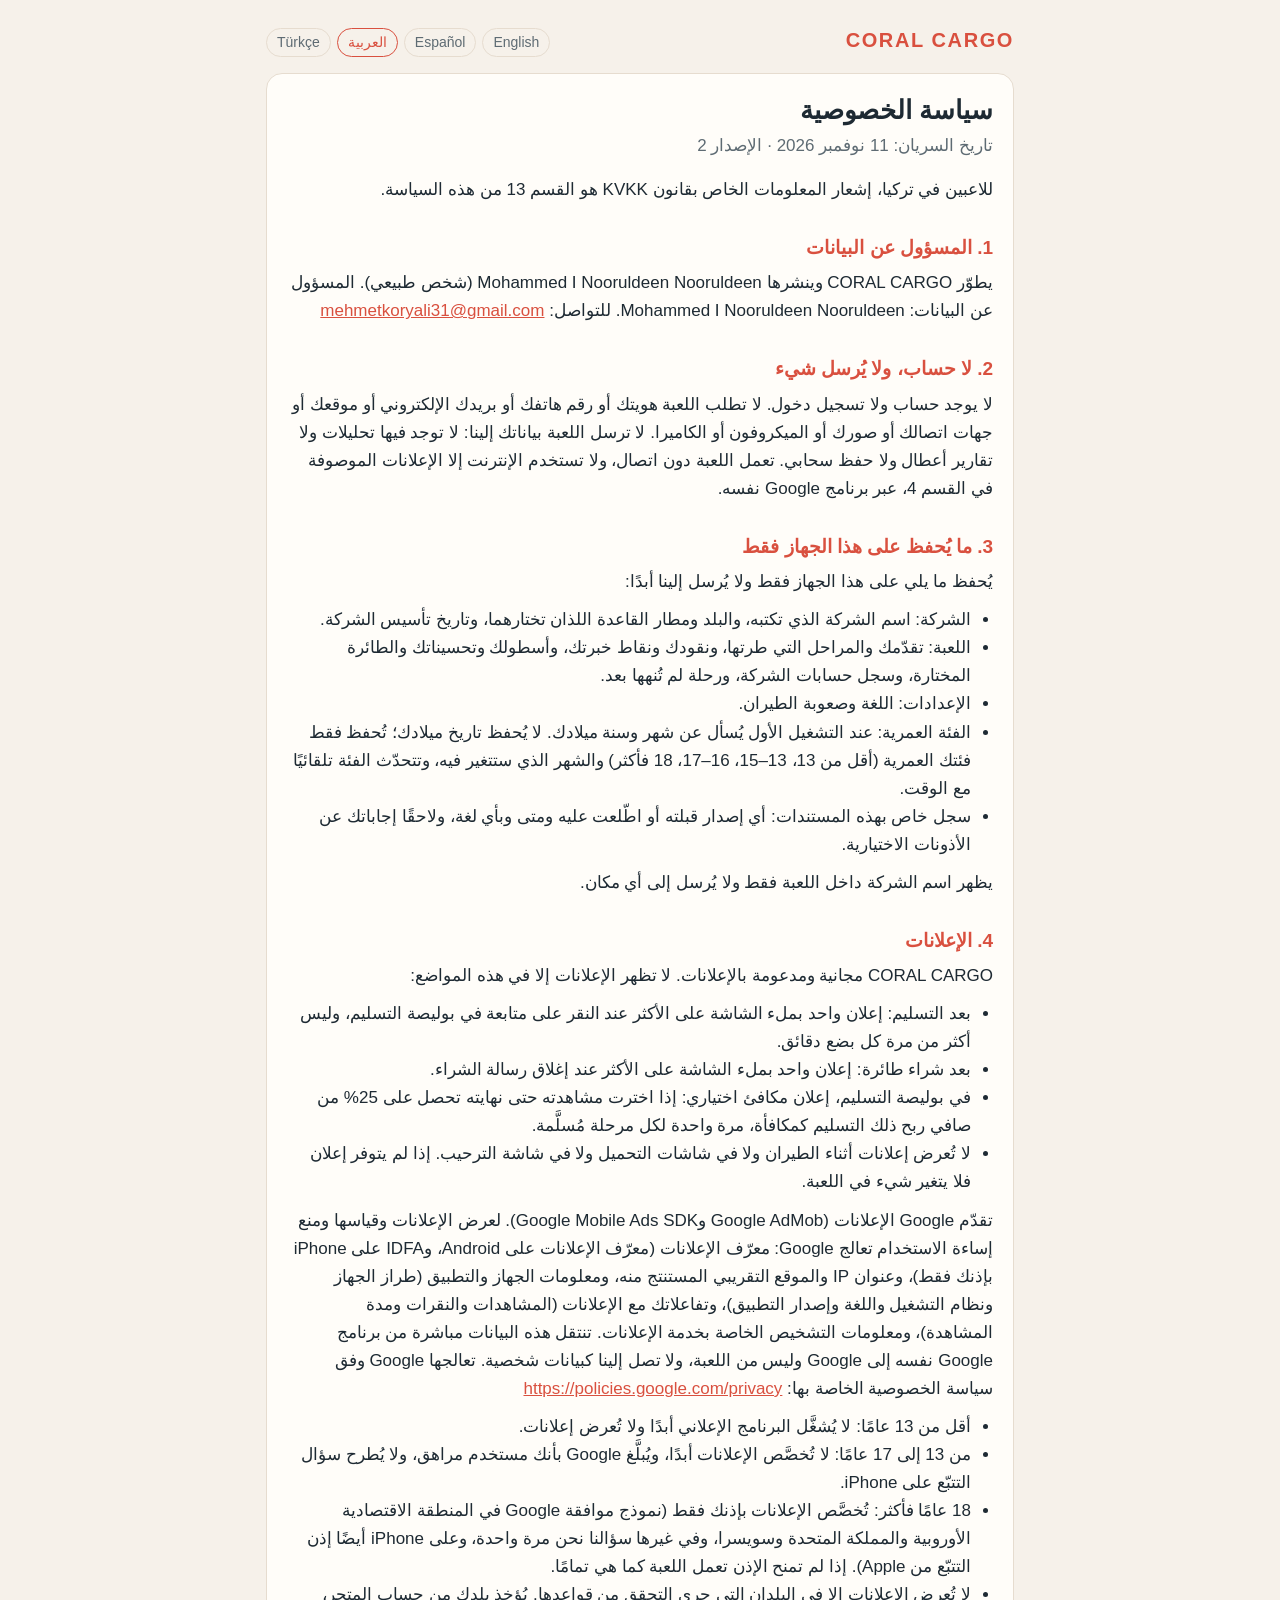
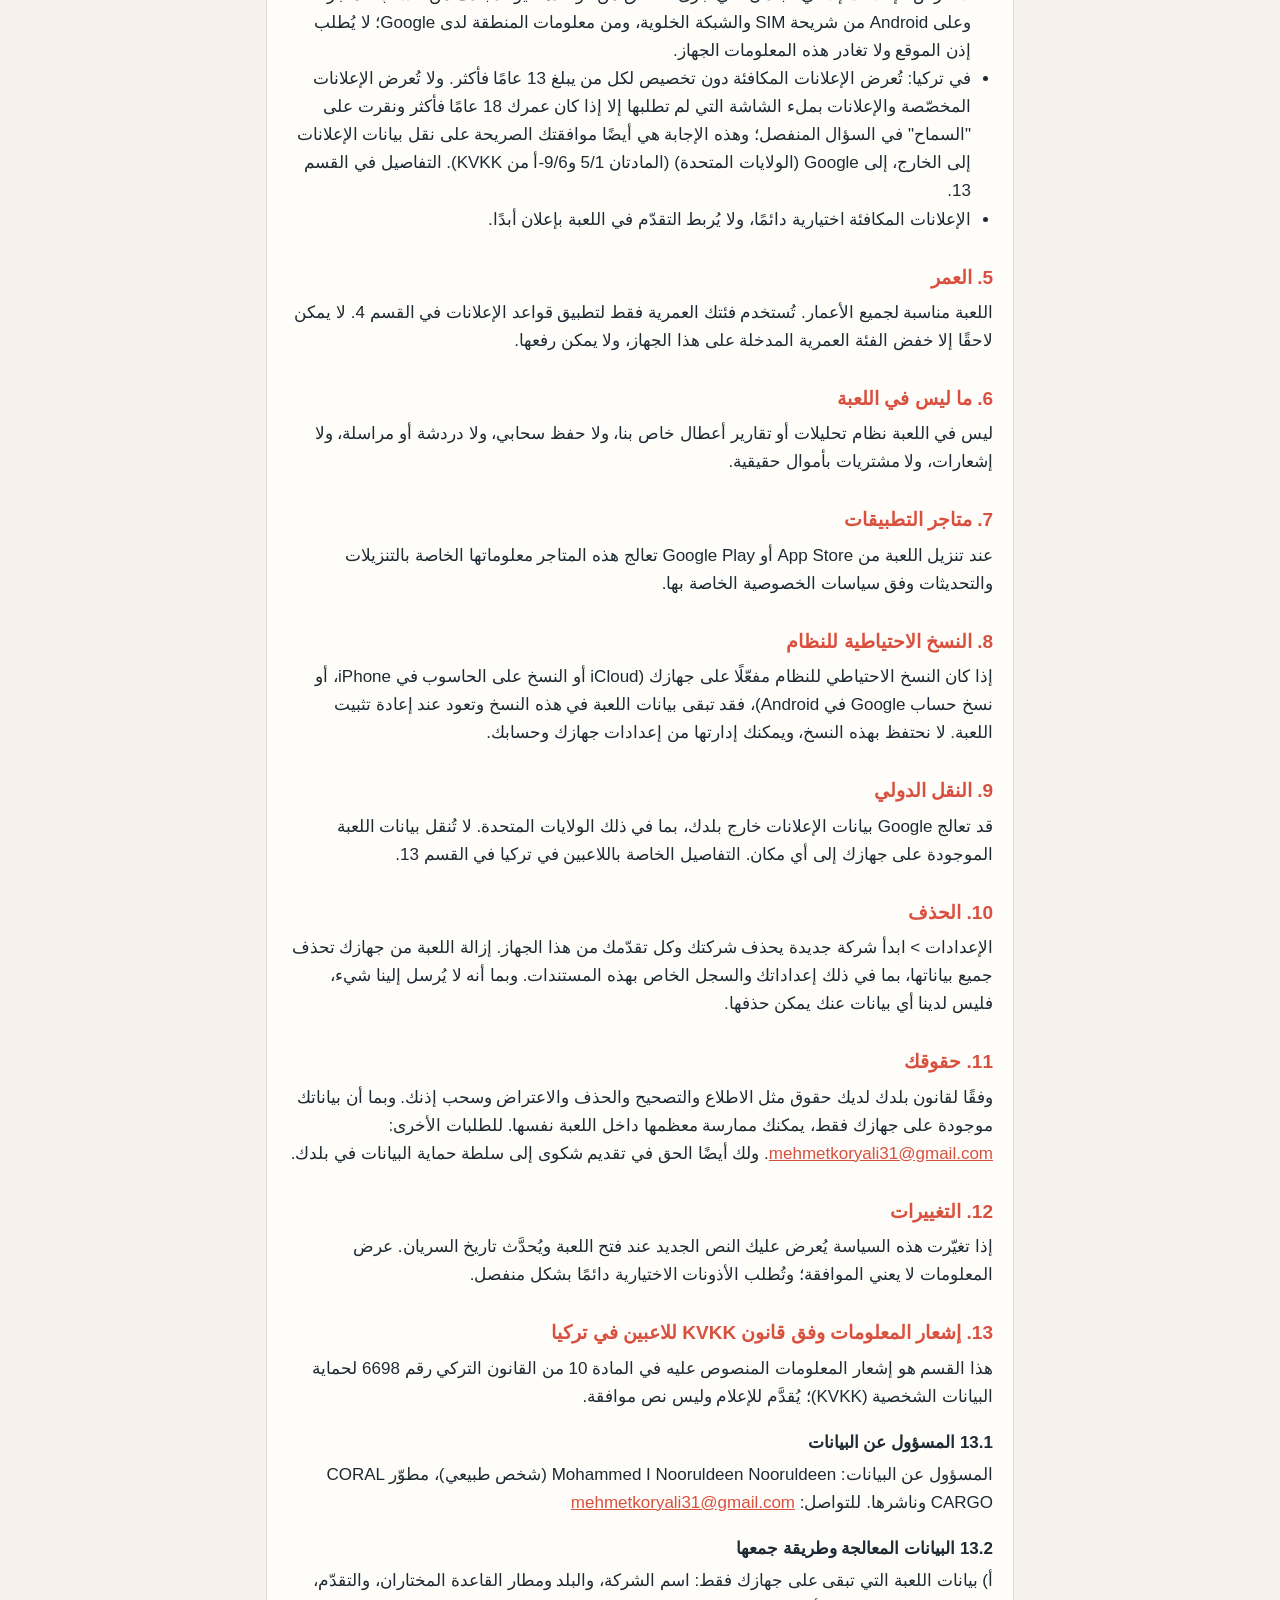
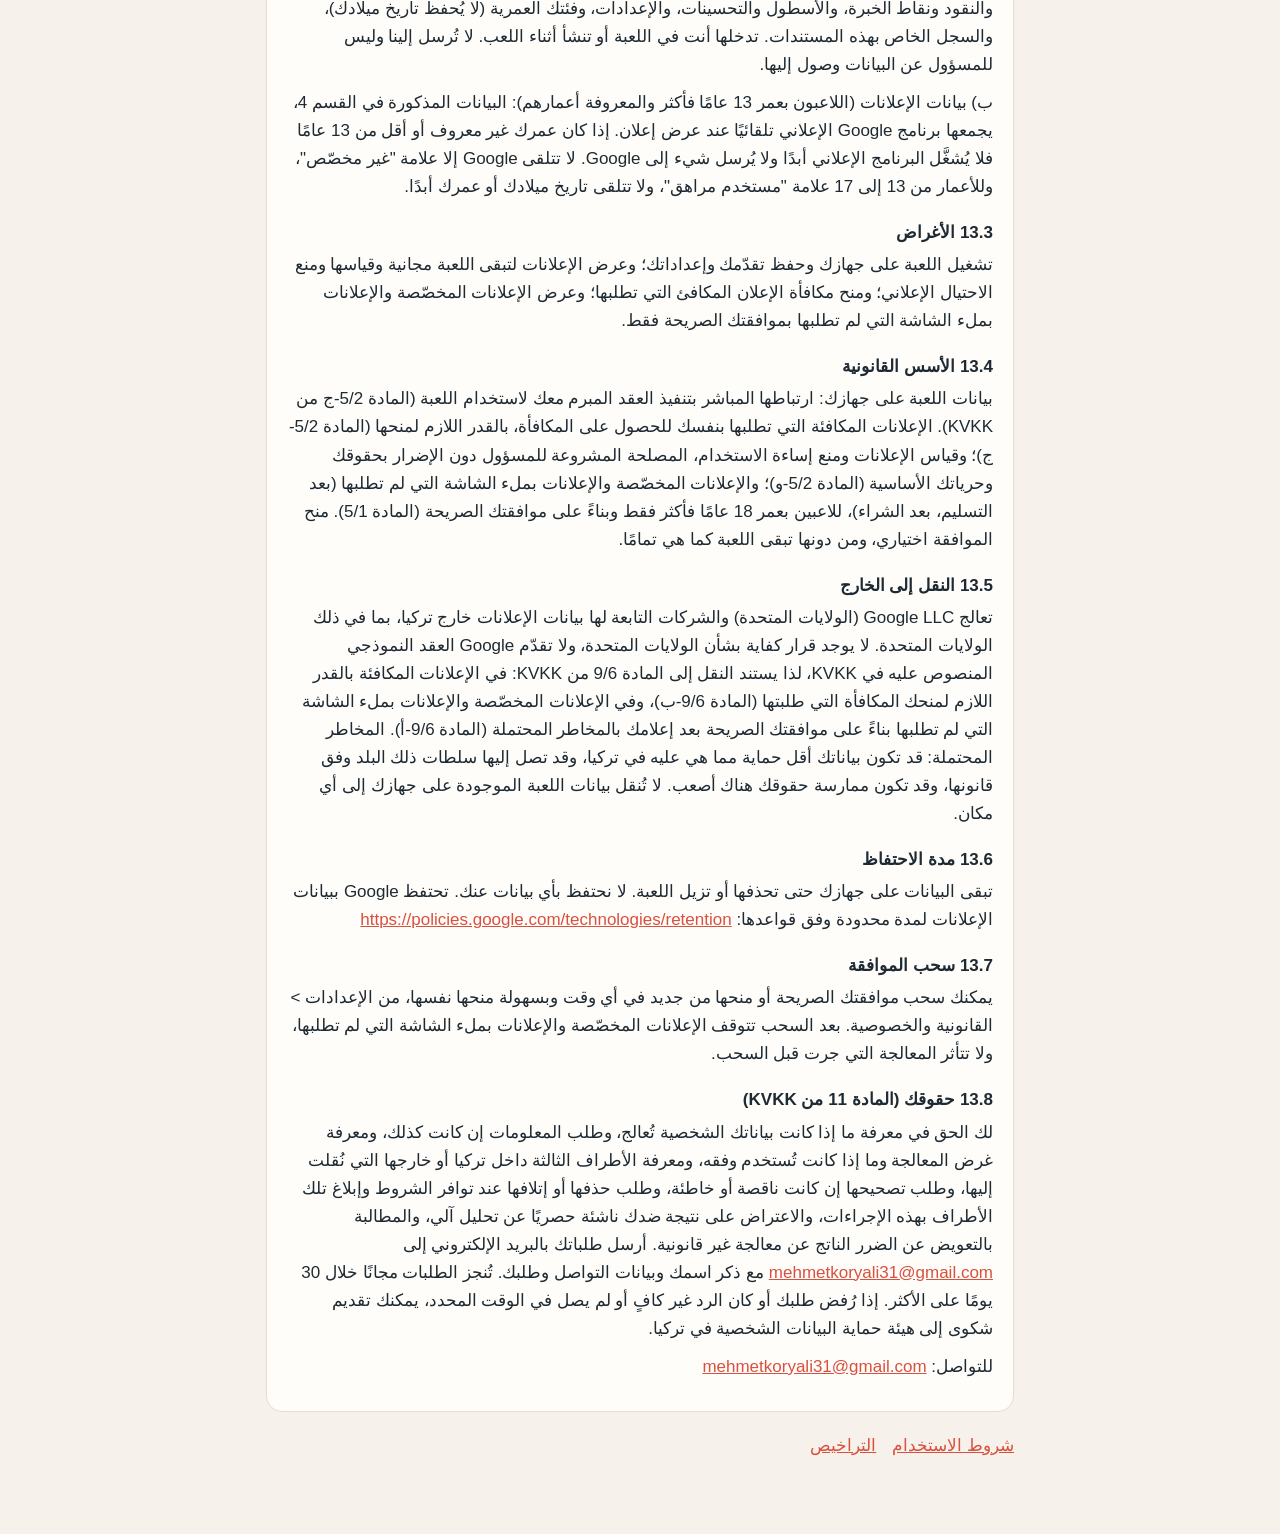
==== ar/privacy.html @ 568ea627 "CORAL CARGO privacy policy, terms of use and licences (en, es, ar, tr)" ====
<!doctype html>
<html lang="ar" dir="rtl">
<head>
<meta charset="utf-8">
<meta name="viewport" content="width=device-width,initial-scale=1">
<title>CORAL CARGO · سياسة الخصوصية</title>
<link rel="stylesheet" href="../style.css">
</head>
<body><main>
<header><a class="brand" href="../index.html">CORAL CARGO</a><nav class="langs"><a href="../en/privacy.html" lang="en">English</a><a href="../es/privacy.html" lang="es">Español</a><a href="../ar/privacy.html" lang="ar" aria-current="page">العربية</a><a href="../tr/privacy.html" lang="tr">Türkçe</a></nav></header>
<article>
<h1>سياسة الخصوصية</h1>
<p class="meta">تاريخ السريان: 11 نوفمبر 2026 · الإصدار 2</p>
<p>للاعبين في تركيا، إشعار المعلومات الخاص بقانون KVKK هو القسم 13 من هذه السياسة.</p>
<h2>1. المسؤول عن البيانات</h2>
<p>يطوّر CORAL CARGO وينشرها Mohammed I Nooruldeen Nooruldeen (شخص طبيعي). المسؤول عن البيانات: Mohammed I Nooruldeen Nooruldeen. للتواصل: <a href="mailto:mehmetkoryali31@gmail.com">mehmetkoryali31@gmail.com</a></p>
<h2>2. لا حساب، ولا يُرسل شيء</h2>
<p>لا يوجد حساب ولا تسجيل دخول. لا تطلب اللعبة هويتك أو رقم هاتفك أو بريدك الإلكتروني أو موقعك أو جهات اتصالك أو صورك أو الميكروفون أو الكاميرا. لا ترسل اللعبة بياناتك إلينا: لا توجد فيها تحليلات ولا تقارير أعطال ولا حفظ سحابي. تعمل اللعبة دون اتصال، ولا تستخدم الإنترنت إلا الإعلانات الموصوفة في القسم 4، عبر برنامج Google نفسه.</p>
<h2>3. ما يُحفظ على هذا الجهاز فقط</h2>
<p>يُحفظ ما يلي على هذا الجهاز فقط ولا يُرسل إلينا أبدًا:</p>
<ul><li>الشركة: اسم الشركة الذي تكتبه، والبلد ومطار القاعدة اللذان تختارهما، وتاريخ تأسيس الشركة.</li><li>اللعبة: تقدّمك والمراحل التي طرتها، ونقودك ونقاط خبرتك، وأسطولك وتحسيناتك والطائرة المختارة، وسجل حسابات الشركة، ورحلة لم تُنهها بعد.</li><li>الإعدادات: اللغة وصعوبة الطيران.</li><li>الفئة العمرية: عند التشغيل الأول يُسأل عن شهر وسنة ميلادك. لا يُحفظ تاريخ ميلادك؛ تُحفظ فقط فئتك العمرية (أقل من 13، 13–15، 16–17، 18 فأكثر) والشهر الذي ستتغير فيه، وتتحدّث الفئة تلقائيًا مع الوقت.</li><li>سجل خاص بهذه المستندات: أي إصدار قبلته أو اطّلعت عليه ومتى وبأي لغة، ولاحقًا إجاباتك عن الأذونات الاختيارية.</li></ul>
<p>يظهر اسم الشركة داخل اللعبة فقط ولا يُرسل إلى أي مكان.</p>
<h2>4. الإعلانات</h2>
<p>CORAL CARGO مجانية ومدعومة بالإعلانات. لا تظهر الإعلانات إلا في هذه المواضع:</p>
<ul><li>بعد التسليم: إعلان واحد بملء الشاشة على الأكثر عند النقر على متابعة في بوليصة التسليم، وليس أكثر من مرة كل بضع دقائق.</li><li>بعد شراء طائرة: إعلان واحد بملء الشاشة على الأكثر عند إغلاق رسالة الشراء.</li><li>في بوليصة التسليم، إعلان مكافئ اختياري: إذا اخترت مشاهدته حتى نهايته تحصل على 25% من صافي ربح ذلك التسليم كمكافأة، مرة واحدة لكل مرحلة مُسلَّمة.</li><li>لا تُعرض إعلانات أثناء الطيران ولا في شاشات التحميل ولا في شاشة الترحيب. إذا لم يتوفر إعلان فلا يتغير شيء في اللعبة.</li></ul>
<p>تقدّم Google الإعلانات (Google AdMob وGoogle Mobile Ads SDK). لعرض الإعلانات وقياسها ومنع إساءة الاستخدام تعالج Google: معرّف الإعلانات (معرّف الإعلانات على Android، وIDFA على iPhone بإذنك فقط)، وعنوان IP والموقع التقريبي المستنتج منه، ومعلومات الجهاز والتطبيق (طراز الجهاز ونظام التشغيل واللغة وإصدار التطبيق)، وتفاعلاتك مع الإعلانات (المشاهدات والنقرات ومدة المشاهدة)، ومعلومات التشخيص الخاصة بخدمة الإعلانات. تنتقل هذه البيانات مباشرة من برنامج Google نفسه إلى Google وليس من اللعبة، ولا تصل إلينا كبيانات شخصية. تعالجها Google وفق سياسة الخصوصية الخاصة بها: <a href="https://policies.google.com/privacy">https://policies.google.com/privacy</a></p>
<ul><li>أقل من 13 عامًا: لا يُشغَّل البرنامج الإعلاني أبدًا ولا تُعرض إعلانات.</li><li>من 13 إلى 17 عامًا: لا تُخصَّص الإعلانات أبدًا، ويُبلَّغ Google بأنك مستخدم مراهق، ولا يُطرح سؤال التتبّع على iPhone.</li><li>18 عامًا فأكثر: تُخصَّص الإعلانات بإذنك فقط (نموذج موافقة Google في المنطقة الاقتصادية الأوروبية والمملكة المتحدة وسويسرا، وفي غيرها سؤالنا نحن مرة واحدة، وعلى iPhone أيضًا إذن التتبّع من Apple). إذا لم تمنح الإذن تعمل اللعبة كما هي تمامًا.</li><li>لا تُعرض الإعلانات إلا في البلدان التي جرى التحقق من قواعدها. يُؤخذ بلدك من حساب المتجر، وعلى Android من شريحة SIM والشبكة الخلوية، ومن معلومات المنطقة لدى Google؛ لا يُطلب إذن الموقع ولا تغادر هذه المعلومات الجهاز.</li><li>في تركيا: تُعرض الإعلانات المكافئة دون تخصيص لكل من يبلغ 13 عامًا فأكثر. ولا تُعرض الإعلانات المخصّصة والإعلانات بملء الشاشة التي لم تطلبها إلا إذا كان عمرك 18 عامًا فأكثر ونقرت على &quot;السماح&quot; في السؤال المنفصل؛ وهذه الإجابة هي أيضًا موافقتك الصريحة على نقل بيانات الإعلانات إلى الخارج، إلى Google (الولايات المتحدة) (المادتان 5/1 و9/6-أ من KVKK). التفاصيل في القسم 13.</li><li>الإعلانات المكافئة اختيارية دائمًا، ولا يُربط التقدّم في اللعبة بإعلان أبدًا.</li></ul>
<h2>5. العمر</h2>
<p>اللعبة مناسبة لجميع الأعمار. تُستخدم فئتك العمرية فقط لتطبيق قواعد الإعلانات في القسم 4. لا يمكن لاحقًا إلا خفض الفئة العمرية المدخلة على هذا الجهاز، ولا يمكن رفعها.</p>
<h2>6. ما ليس في اللعبة</h2>
<p>ليس في اللعبة نظام تحليلات أو تقارير أعطال خاص بنا، ولا حفظ سحابي، ولا دردشة أو مراسلة، ولا إشعارات، ولا مشتريات بأموال حقيقية.</p>
<h2>7. متاجر التطبيقات</h2>
<p>عند تنزيل اللعبة من App Store أو Google Play تعالج هذه المتاجر معلوماتها الخاصة بالتنزيلات والتحديثات وفق سياسات الخصوصية الخاصة بها.</p>
<h2>8. النسخ الاحتياطية للنظام</h2>
<p>إذا كان النسخ الاحتياطي للنظام مفعّلًا على جهازك (iCloud أو النسخ على الحاسوب في iPhone، أو نسخ حساب Google في Android)، فقد تبقى بيانات اللعبة في هذه النسخ وتعود عند إعادة تثبيت اللعبة. لا نحتفظ بهذه النسخ، ويمكنك إدارتها من إعدادات جهازك وحسابك.</p>
<h2>9. النقل الدولي</h2>
<p>قد تعالج Google بيانات الإعلانات خارج بلدك، بما في ذلك الولايات المتحدة. لا تُنقل بيانات اللعبة الموجودة على جهازك إلى أي مكان. التفاصيل الخاصة باللاعبين في تركيا في القسم 13.</p>
<h2>10. الحذف</h2>
<p>الإعدادات &gt; ابدأ شركة جديدة يحذف شركتك وكل تقدّمك من هذا الجهاز. إزالة اللعبة من جهازك تحذف جميع بياناتها، بما في ذلك إعداداتك والسجل الخاص بهذه المستندات. وبما أنه لا يُرسل إلينا شيء، فليس لدينا أي بيانات عنك يمكن حذفها.</p>
<h2>11. حقوقك</h2>
<p>وفقًا لقانون بلدك لديك حقوق مثل الاطلاع والتصحيح والحذف والاعتراض وسحب إذنك. وبما أن بياناتك موجودة على جهازك فقط، يمكنك ممارسة معظمها داخل اللعبة نفسها. للطلبات الأخرى: <a href="mailto:mehmetkoryali31@gmail.com">mehmetkoryali31@gmail.com</a>. ولك أيضًا الحق في تقديم شكوى إلى سلطة حماية البيانات في بلدك.</p>
<h2>12. التغييرات</h2>
<p>إذا تغيّرت هذه السياسة يُعرض عليك النص الجديد عند فتح اللعبة ويُحدَّث تاريخ السريان. عرض المعلومات لا يعني الموافقة؛ وتُطلب الأذونات الاختيارية دائمًا بشكل منفصل.</p>
<h2>13. إشعار المعلومات وفق قانون KVKK للاعبين في تركيا</h2>
<p>هذا القسم هو إشعار المعلومات المنصوص عليه في المادة 10 من القانون التركي رقم 6698 لحماية البيانات الشخصية (KVKK)؛ يُقدَّم للإعلام وليس نص موافقة.</p>
<h3>13.1 المسؤول عن البيانات</h3>
<p>المسؤول عن البيانات: Mohammed I Nooruldeen Nooruldeen (شخص طبيعي)، مطوّر CORAL CARGO وناشرها. للتواصل: <a href="mailto:mehmetkoryali31@gmail.com">mehmetkoryali31@gmail.com</a></p>
<h3>13.2 البيانات المعالجة وطريقة جمعها</h3>
<p>أ) بيانات اللعبة التي تبقى على جهازك فقط: اسم الشركة، والبلد ومطار القاعدة المختاران، والتقدّم، والنقود ونقاط الخبرة، والأسطول والتحسينات، والإعدادات، وفئتك العمرية (لا يُحفظ تاريخ ميلادك)، والسجل الخاص بهذه المستندات. تدخلها أنت في اللعبة أو تنشأ أثناء اللعب. لا تُرسل إلينا وليس للمسؤول عن البيانات وصول إليها.</p>
<p>ب) بيانات الإعلانات (اللاعبون بعمر 13 عامًا فأكثر والمعروفة أعمارهم): البيانات المذكورة في القسم 4، يجمعها برنامج Google الإعلاني تلقائيًا عند عرض إعلان. إذا كان عمرك غير معروف أو أقل من 13 عامًا فلا يُشغَّل البرنامج الإعلاني أبدًا ولا يُرسل شيء إلى Google. لا تتلقى Google إلا علامة &quot;غير مخصّص&quot;، وللأعمار من 13 إلى 17 علامة &quot;مستخدم مراهق&quot;، ولا تتلقى تاريخ ميلادك أو عمرك أبدًا.</p>
<h3>13.3 الأغراض</h3>
<p>تشغيل اللعبة على جهازك وحفظ تقدّمك وإعداداتك؛ وعرض الإعلانات لتبقى اللعبة مجانية وقياسها ومنع الاحتيال الإعلاني؛ ومنح مكافأة الإعلان المكافئ التي تطلبها؛ وعرض الإعلانات المخصّصة والإعلانات بملء الشاشة التي لم تطلبها بموافقتك الصريحة فقط.</p>
<h3>13.4 الأسس القانونية</h3>
<p>بيانات اللعبة على جهازك: ارتباطها المباشر بتنفيذ العقد المبرم معك لاستخدام اللعبة (المادة 5/2-ج من KVKK). الإعلانات المكافئة التي تطلبها بنفسك للحصول على المكافأة، بالقدر اللازم لمنحها (المادة 5/2-ج)؛ وقياس الإعلانات ومنع إساءة الاستخدام، المصلحة المشروعة للمسؤول دون الإضرار بحقوقك وحرياتك الأساسية (المادة 5/2-و)؛ والإعلانات المخصّصة والإعلانات بملء الشاشة التي لم تطلبها (بعد التسليم، بعد الشراء)، للاعبين بعمر 18 عامًا فأكثر فقط وبناءً على موافقتك الصريحة (المادة 5/1). منح الموافقة اختياري، ومن دونها تبقى اللعبة كما هي تمامًا.</p>
<h3>13.5 النقل إلى الخارج</h3>
<p>تعالج Google LLC (الولايات المتحدة) والشركات التابعة لها بيانات الإعلانات خارج تركيا، بما في ذلك الولايات المتحدة. لا يوجد قرار كفاية بشأن الولايات المتحدة، ولا تقدّم Google العقد النموذجي المنصوص عليه في KVKK، لذا يستند النقل إلى المادة 9/6 من KVKK: في الإعلانات المكافئة بالقدر اللازم لمنحك المكافأة التي طلبتها (المادة 9/6-ب)، وفي الإعلانات المخصّصة والإعلانات بملء الشاشة التي لم تطلبها بناءً على موافقتك الصريحة بعد إعلامك بالمخاطر المحتملة (المادة 9/6-أ). المخاطر المحتملة: قد تكون بياناتك أقل حماية مما هي عليه في تركيا، وقد تصل إليها سلطات ذلك البلد وفق قانونها، وقد تكون ممارسة حقوقك هناك أصعب. لا تُنقل بيانات اللعبة الموجودة على جهازك إلى أي مكان.</p>
<h3>13.6 مدة الاحتفاظ</h3>
<p>تبقى البيانات على جهازك حتى تحذفها أو تزيل اللعبة. لا نحتفظ بأي بيانات عنك. تحتفظ Google ببيانات الإعلانات لمدة محدودة وفق قواعدها: <a href="https://policies.google.com/technologies/retention">https://policies.google.com/technologies/retention</a></p>
<h3>13.7 سحب الموافقة</h3>
<p>يمكنك سحب موافقتك الصريحة أو منحها من جديد في أي وقت وبسهولة منحها نفسها، من الإعدادات &gt; القانونية والخصوصية. بعد السحب تتوقف الإعلانات المخصّصة والإعلانات بملء الشاشة التي لم تطلبها، ولا تتأثر المعالجة التي جرت قبل السحب.</p>
<h3>13.8 حقوقك (المادة 11 من KVKK)</h3>
<p>لك الحق في معرفة ما إذا كانت بياناتك الشخصية تُعالج، وطلب المعلومات إن كانت كذلك، ومعرفة غرض المعالجة وما إذا كانت تُستخدم وفقه، ومعرفة الأطراف الثالثة داخل تركيا أو خارجها التي نُقلت إليها، وطلب تصحيحها إن كانت ناقصة أو خاطئة، وطلب حذفها أو إتلافها عند توافر الشروط وإبلاغ تلك الأطراف بهذه الإجراءات، والاعتراض على نتيجة ضدك ناشئة حصريًا عن تحليل آلي، والمطالبة بالتعويض عن الضرر الناتج عن معالجة غير قانونية. أرسل طلباتك بالبريد الإلكتروني إلى <a href="mailto:mehmetkoryali31@gmail.com">mehmetkoryali31@gmail.com</a> مع ذكر اسمك وبيانات التواصل وطلبك. تُنجز الطلبات مجانًا خلال 30 يومًا على الأكثر. إذا رُفض طلبك أو كان الرد غير كافٍ أو لم يصل في الوقت المحدد، يمكنك تقديم شكوى إلى هيئة حماية البيانات الشخصية في تركيا.</p>
<p>للتواصل: <a href="mailto:mehmetkoryali31@gmail.com">mehmetkoryali31@gmail.com</a></p>
</article>
<p class="other"><a href="terms.html">شروط الاستخدام</a><a href="licenses.html">التراخيص</a></p>
</main></body></html>
---- style.css ----
:root{--bg:#F6F1EA;--card:#FFFDF9;--text:#1E2A33;--muted:#5E6B73;--accent:#D9503F;--line:#E6DCCF}
@media (prefers-color-scheme:dark){:root{--bg:#0D161D;--card:#15222B;--text:#EEF2F4;--muted:#A3B1B8;--accent:#FF7A63;--line:#24343F}}
*{box-sizing:border-box}
body{margin:0;background:var(--bg);color:var(--text);font:17px/1.65 -apple-system,BlinkMacSystemFont,"Segoe UI",Roboto,"Noto Sans","Noto Sans Arabic",sans-serif}
main{max-width:780px;margin:0 auto;padding:24px 16px 64px}
header{display:flex;flex-wrap:wrap;gap:8px 16px;align-items:baseline;justify-content:space-between;margin-bottom:16px}
.brand{font-weight:800;letter-spacing:.08em;font-size:20px;color:var(--accent);text-decoration:none}
nav.langs{display:flex;flex-wrap:wrap;gap:6px}
nav.langs a{font-size:14px;color:var(--muted);text-decoration:none;padding:2px 10px;border:1px solid var(--line);border-radius:999px}
nav.langs a[aria-current]{color:var(--accent);border-color:var(--accent)}
article{background:var(--card);border:1px solid var(--line);border-radius:16px;padding:20px}
h1{font-size:26px;line-height:1.3;margin:0 0 4px}
.meta{color:var(--muted);margin:0 0 16px}
h2{font-size:19px;margin:28px 0 6px;color:var(--accent)}
h3{font-size:17px;margin:18px 0 4px}
p{margin:0 0 10px;overflow-wrap:anywhere}
ul{margin:0 0 10px;padding-inline-start:22px}
.other{margin-top:20px;display:flex;flex-wrap:wrap;gap:16px}
a{color:var(--accent)}
.cards{display:grid;grid-template-columns:repeat(auto-fill,minmax(200px,1fr));gap:10px;margin-top:12px}
.cards div{background:var(--card);border:1px solid var(--line);border-radius:12px;padding:12px}
.cards b{display:block;margin-bottom:4px}
.cards a{display:block}
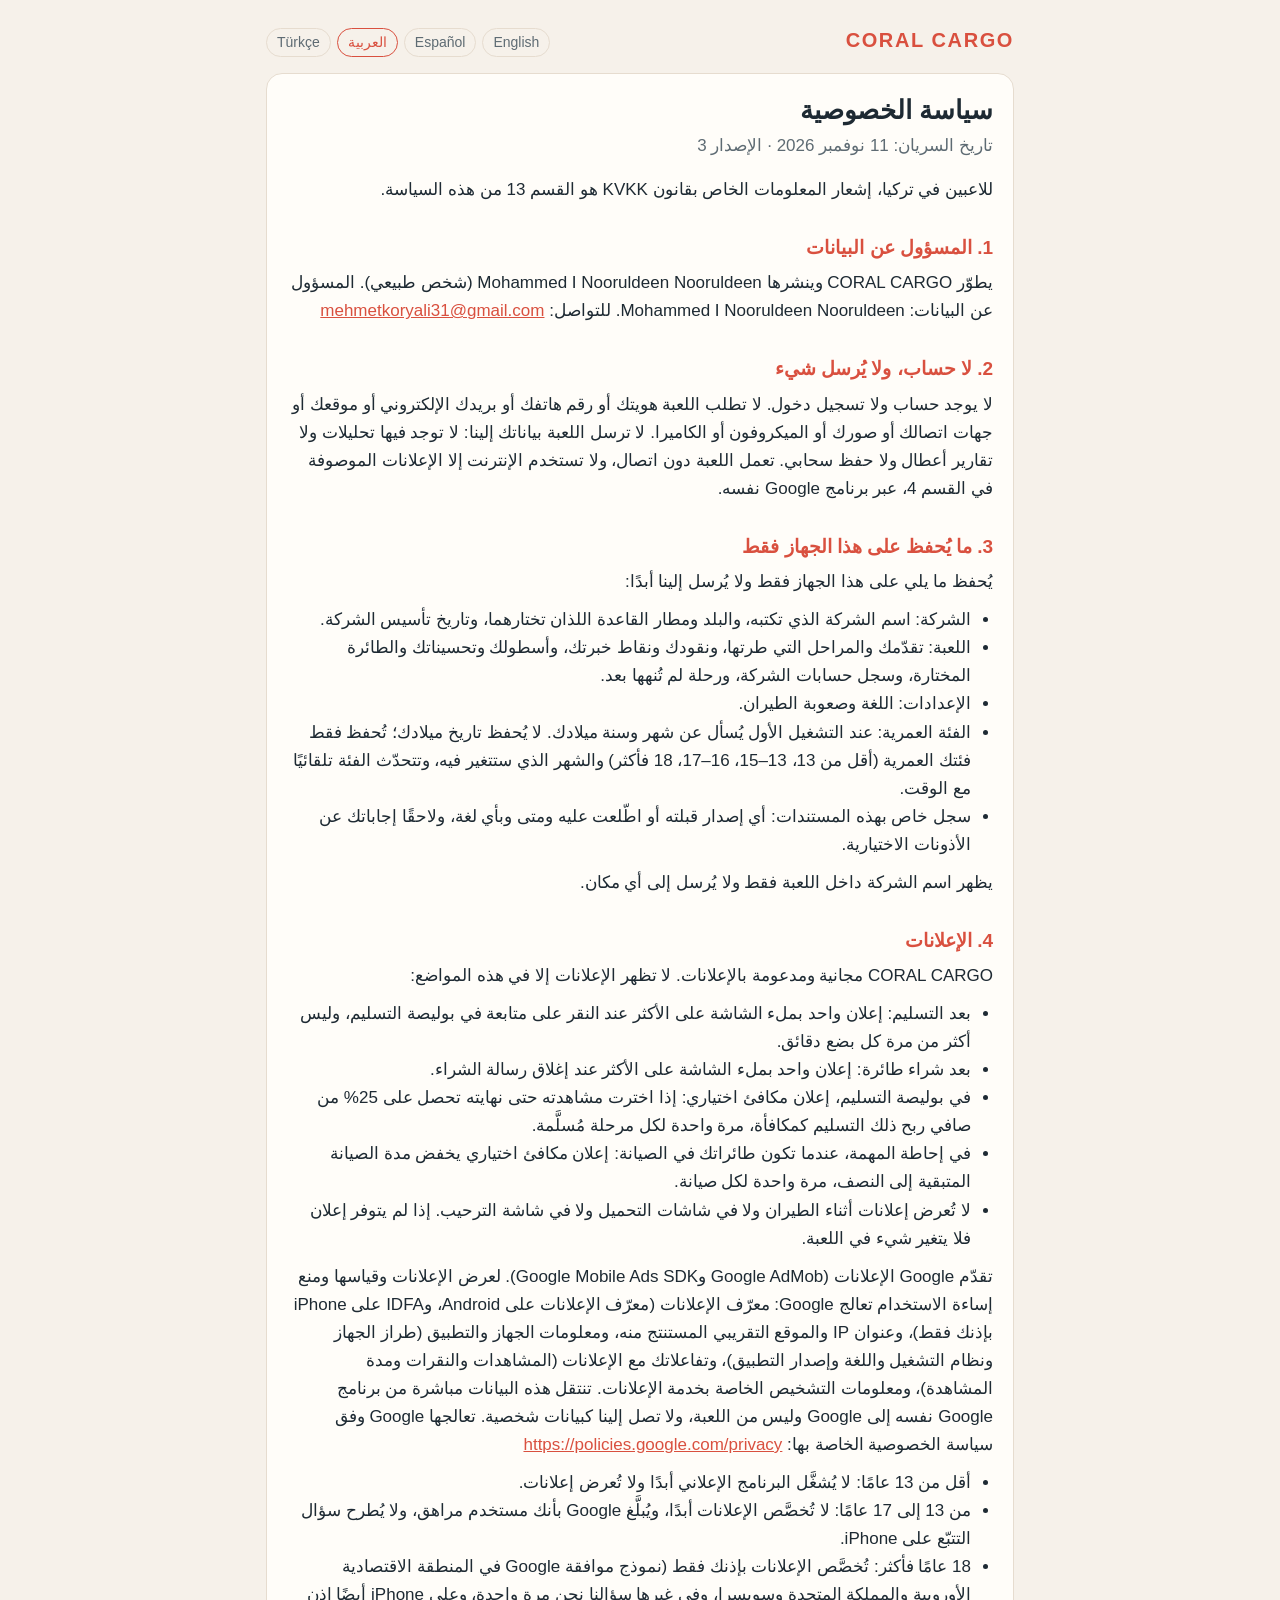
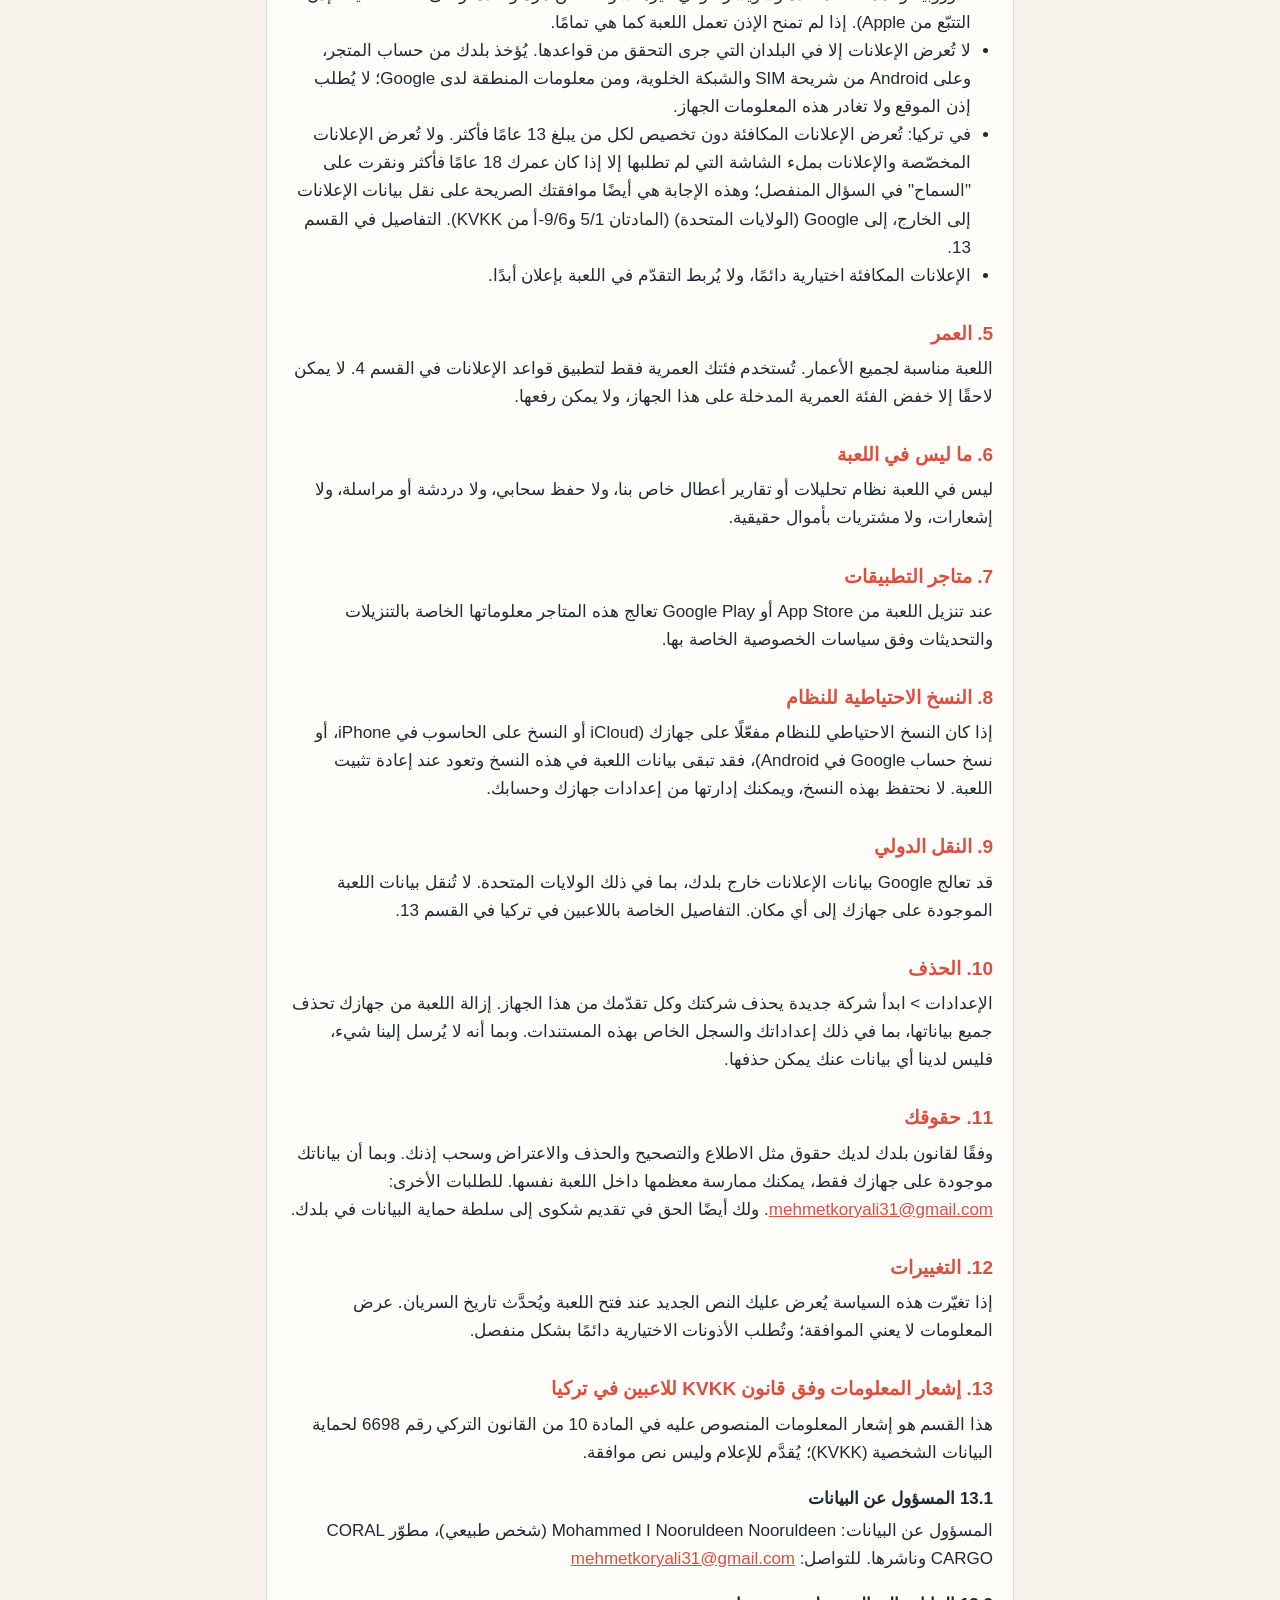
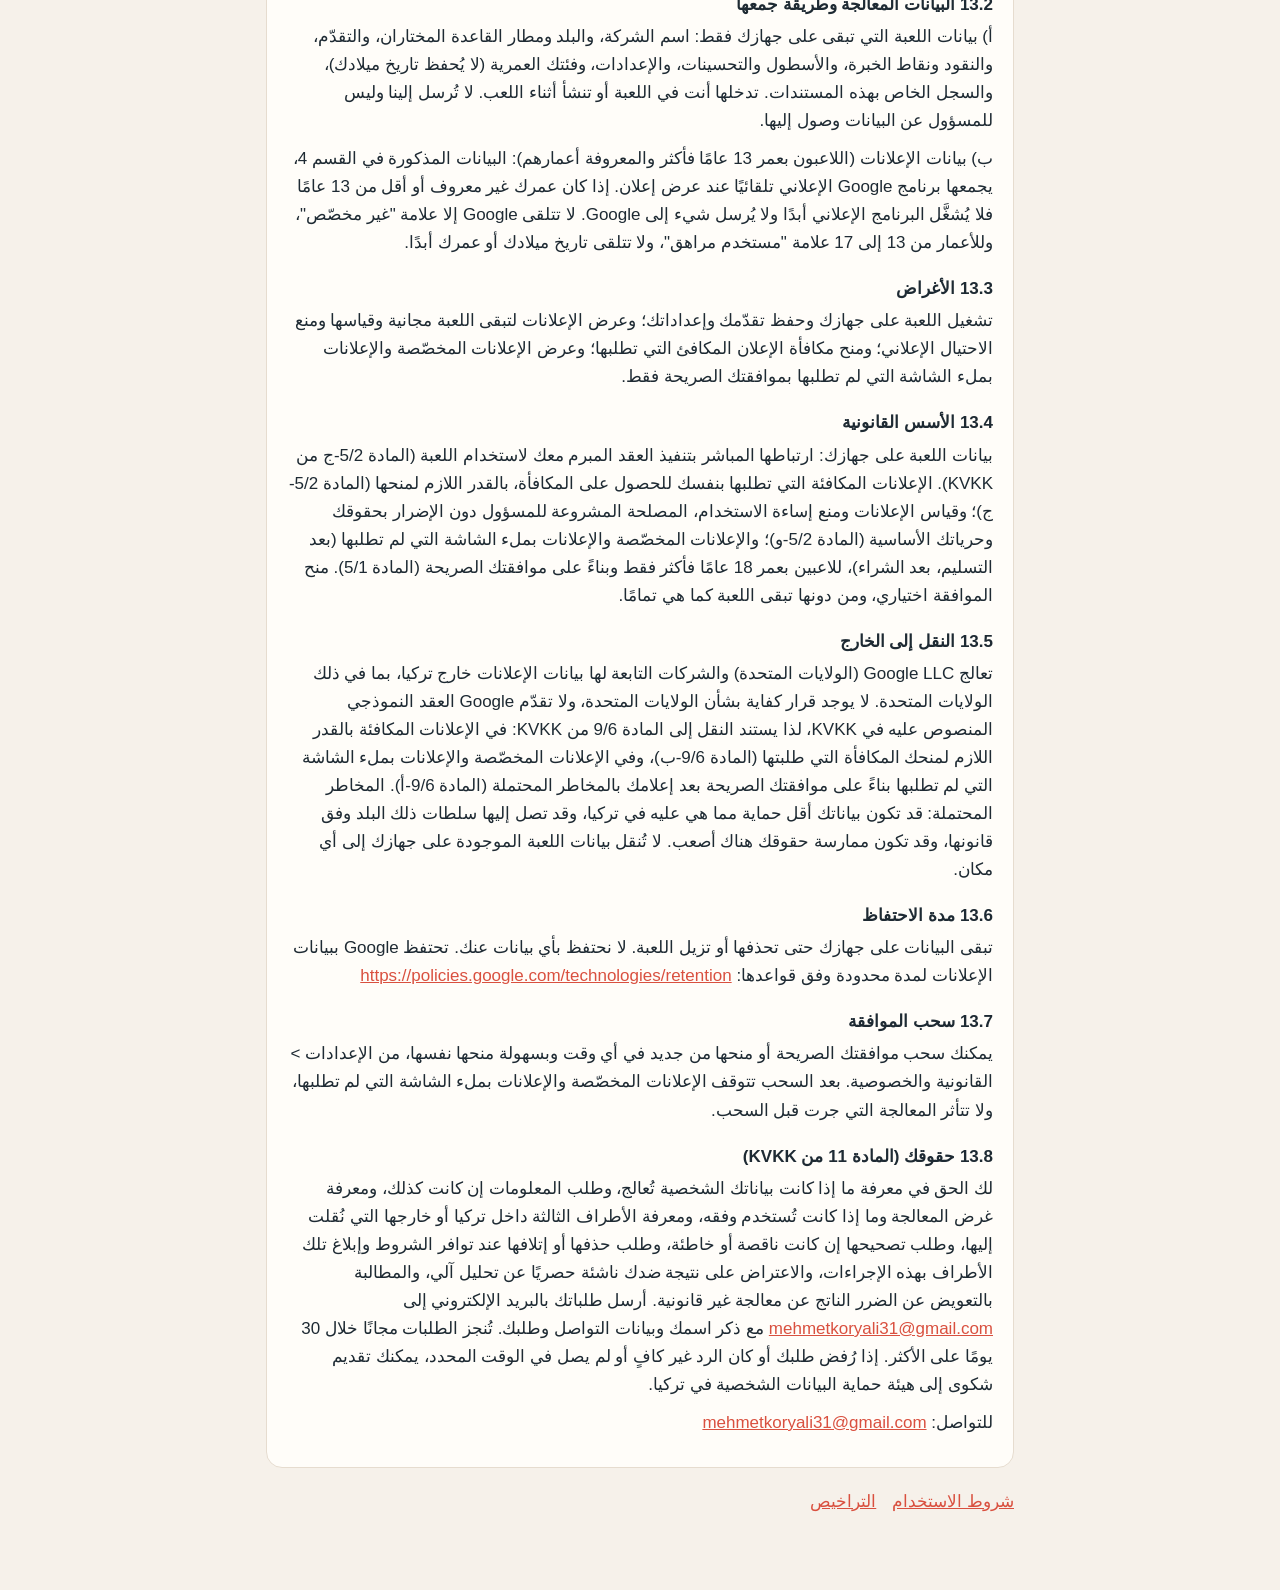
==== commit 8932d2e6: "Version 3: aircraft maintenance and the rewarded ad that halves it" ====
--- a/ar/privacy.html
+++ b/ar/privacy.html
@@ -10,7 +10,7 @@
 <header><a class="brand" href="../index.html">CORAL CARGO</a><nav class="langs"><a href="../en/privacy.html" lang="en">English</a><a href="../es/privacy.html" lang="es">Español</a><a href="../ar/privacy.html" lang="ar" aria-current="page">العربية</a><a href="../tr/privacy.html" lang="tr">Türkçe</a></nav></header>
 <article>
 <h1>سياسة الخصوصية</h1>
-<p class="meta">تاريخ السريان: 11 نوفمبر 2026 · الإصدار 2</p>
+<p class="meta">تاريخ السريان: 11 نوفمبر 2026 · الإصدار 3</p>
 <p>للاعبين في تركيا، إشعار المعلومات الخاص بقانون KVKK هو القسم 13 من هذه السياسة.</p>
 <h2>1. المسؤول عن البيانات</h2>
 <p>يطوّر CORAL CARGO وينشرها Mohammed I Nooruldeen Nooruldeen (شخص طبيعي). المسؤول عن البيانات: Mohammed I Nooruldeen Nooruldeen. للتواصل: <a href="mailto:mehmetkoryali31@gmail.com">mehmetkoryali31@gmail.com</a></p>
@@ -22,7 +22,7 @@
 <p>يظهر اسم الشركة داخل اللعبة فقط ولا يُرسل إلى أي مكان.</p>
 <h2>4. الإعلانات</h2>
 <p>CORAL CARGO مجانية ومدعومة بالإعلانات. لا تظهر الإعلانات إلا في هذه المواضع:</p>
-<ul><li>بعد التسليم: إعلان واحد بملء الشاشة على الأكثر عند النقر على متابعة في بوليصة التسليم، وليس أكثر من مرة كل بضع دقائق.</li><li>بعد شراء طائرة: إعلان واحد بملء الشاشة على الأكثر عند إغلاق رسالة الشراء.</li><li>في بوليصة التسليم، إعلان مكافئ اختياري: إذا اخترت مشاهدته حتى نهايته تحصل على 25% من صافي ربح ذلك التسليم كمكافأة، مرة واحدة لكل مرحلة مُسلَّمة.</li><li>لا تُعرض إعلانات أثناء الطيران ولا في شاشات التحميل ولا في شاشة الترحيب. إذا لم يتوفر إعلان فلا يتغير شيء في اللعبة.</li></ul>
+<ul><li>بعد التسليم: إعلان واحد بملء الشاشة على الأكثر عند النقر على متابعة في بوليصة التسليم، وليس أكثر من مرة كل بضع دقائق.</li><li>بعد شراء طائرة: إعلان واحد بملء الشاشة على الأكثر عند إغلاق رسالة الشراء.</li><li>في بوليصة التسليم، إعلان مكافئ اختياري: إذا اخترت مشاهدته حتى نهايته تحصل على 25% من صافي ربح ذلك التسليم كمكافأة، مرة واحدة لكل مرحلة مُسلَّمة.</li><li>في إحاطة المهمة، عندما تكون طائراتك في الصيانة: إعلان مكافئ اختياري يخفض مدة الصيانة المتبقية إلى النصف، مرة واحدة لكل صيانة.</li><li>لا تُعرض إعلانات أثناء الطيران ولا في شاشات التحميل ولا في شاشة الترحيب. إذا لم يتوفر إعلان فلا يتغير شيء في اللعبة.</li></ul>
 <p>تقدّم Google الإعلانات (Google AdMob وGoogle Mobile Ads SDK). لعرض الإعلانات وقياسها ومنع إساءة الاستخدام تعالج Google: معرّف الإعلانات (معرّف الإعلانات على Android، وIDFA على iPhone بإذنك فقط)، وعنوان IP والموقع التقريبي المستنتج منه، ومعلومات الجهاز والتطبيق (طراز الجهاز ونظام التشغيل واللغة وإصدار التطبيق)، وتفاعلاتك مع الإعلانات (المشاهدات والنقرات ومدة المشاهدة)، ومعلومات التشخيص الخاصة بخدمة الإعلانات. تنتقل هذه البيانات مباشرة من برنامج Google نفسه إلى Google وليس من اللعبة، ولا تصل إلينا كبيانات شخصية. تعالجها Google وفق سياسة الخصوصية الخاصة بها: <a href="https://policies.google.com/privacy">https://policies.google.com/privacy</a></p>
 <ul><li>أقل من 13 عامًا: لا يُشغَّل البرنامج الإعلاني أبدًا ولا تُعرض إعلانات.</li><li>من 13 إلى 17 عامًا: لا تُخصَّص الإعلانات أبدًا، ويُبلَّغ Google بأنك مستخدم مراهق، ولا يُطرح سؤال التتبّع على iPhone.</li><li>18 عامًا فأكثر: تُخصَّص الإعلانات بإذنك فقط (نموذج موافقة Google في المنطقة الاقتصادية الأوروبية والمملكة المتحدة وسويسرا، وفي غيرها سؤالنا نحن مرة واحدة، وعلى iPhone أيضًا إذن التتبّع من Apple). إذا لم تمنح الإذن تعمل اللعبة كما هي تمامًا.</li><li>لا تُعرض الإعلانات إلا في البلدان التي جرى التحقق من قواعدها. يُؤخذ بلدك من حساب المتجر، وعلى Android من شريحة SIM والشبكة الخلوية، ومن معلومات المنطقة لدى Google؛ لا يُطلب إذن الموقع ولا تغادر هذه المعلومات الجهاز.</li><li>في تركيا: تُعرض الإعلانات المكافئة دون تخصيص لكل من يبلغ 13 عامًا فأكثر. ولا تُعرض الإعلانات المخصّصة والإعلانات بملء الشاشة التي لم تطلبها إلا إذا كان عمرك 18 عامًا فأكثر ونقرت على &quot;السماح&quot; في السؤال المنفصل؛ وهذه الإجابة هي أيضًا موافقتك الصريحة على نقل بيانات الإعلانات إلى الخارج، إلى Google (الولايات المتحدة) (المادتان 5/1 و9/6-أ من KVKK). التفاصيل في القسم 13.</li><li>الإعلانات المكافئة اختيارية دائمًا، ولا يُربط التقدّم في اللعبة بإعلان أبدًا.</li></ul>
 <h2>5. العمر</h2>
